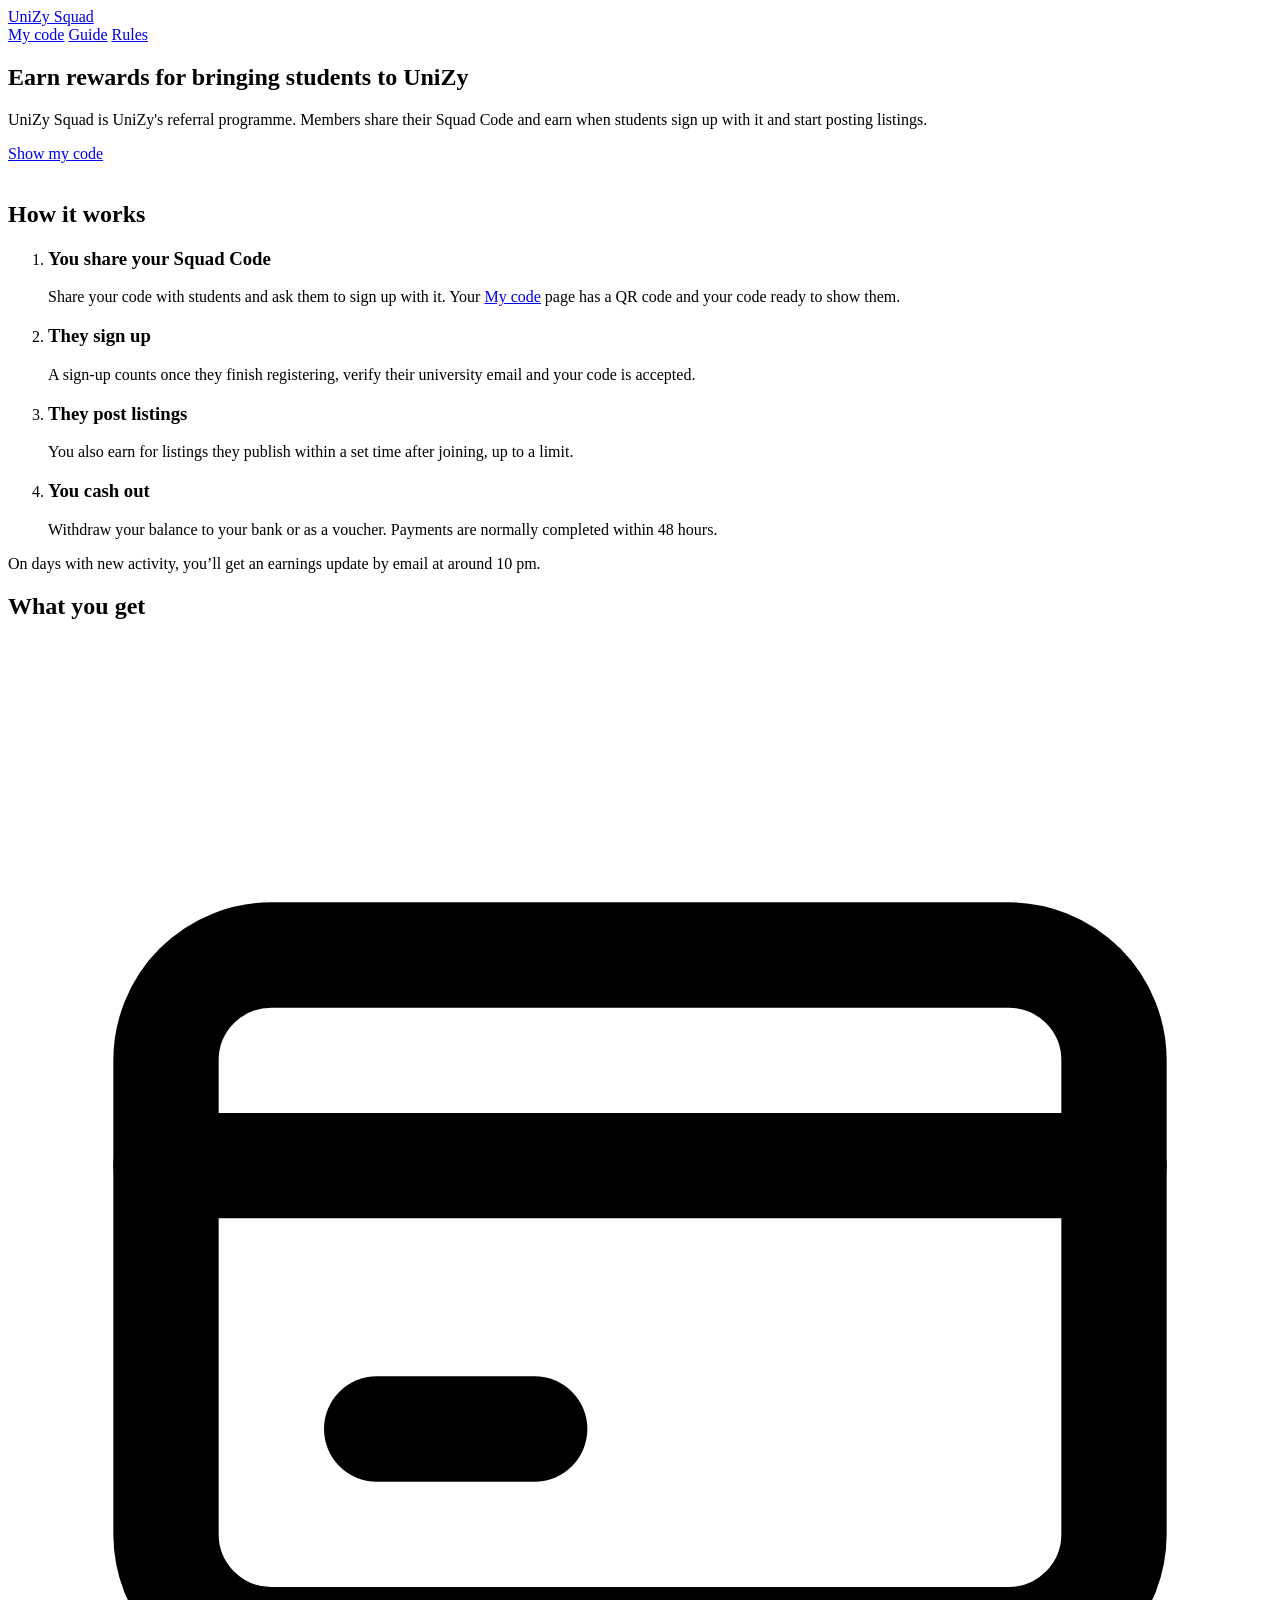
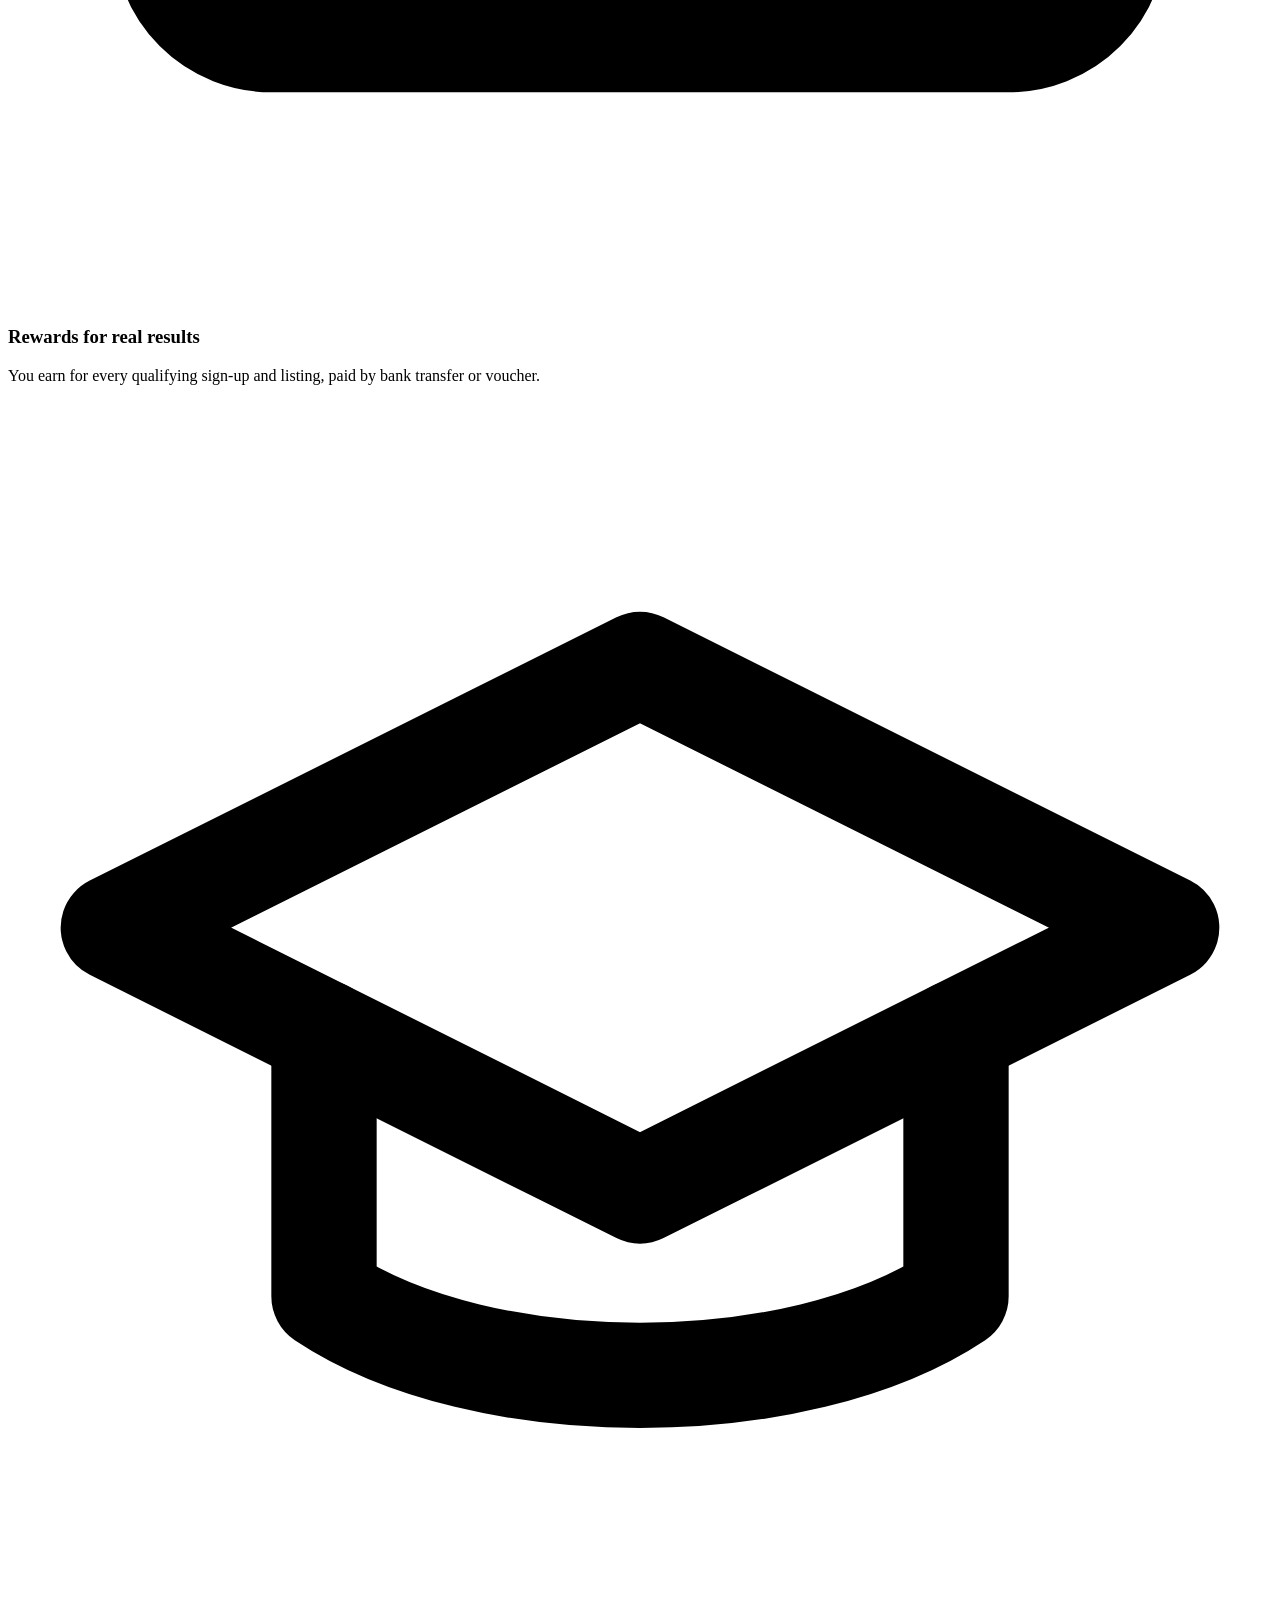
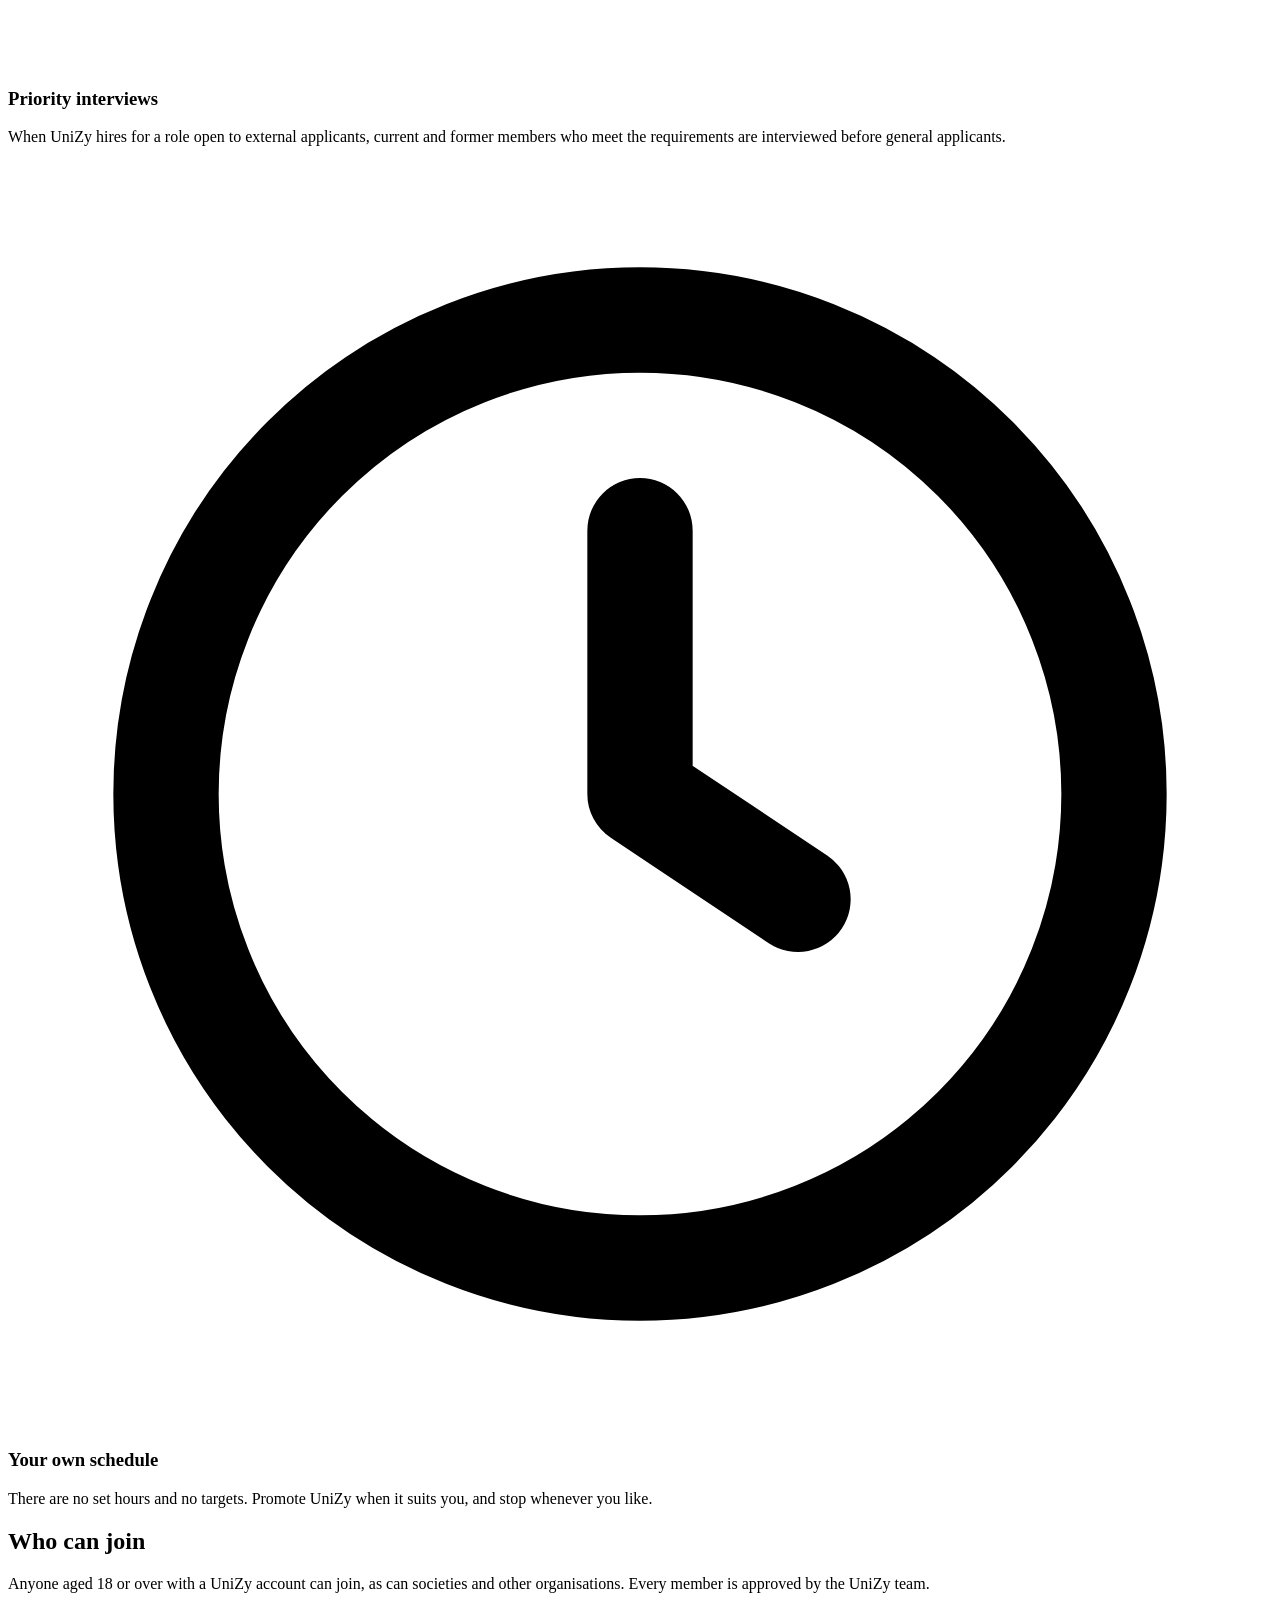
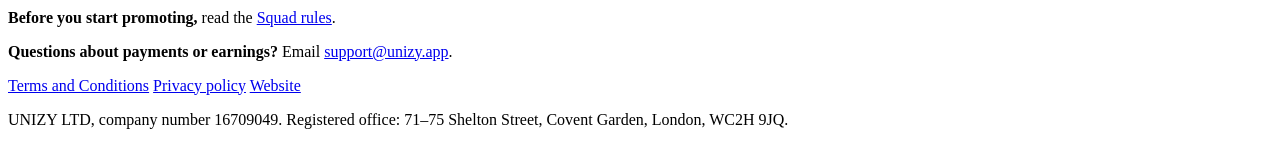
==== index.html @ 5785a0f5 "Add files via upload" ====
<!doctype html>
<html lang="en-GB">
  <head>
    <meta charset="utf-8" />
    <meta name="viewport" content="width=device-width, initial-scale=1, viewport-fit=cover" />
    <title>UniZy Squad</title>
    <meta
      name="description"
      content="UniZy Squad is UniZy's referral programme. See how it works, show your Squad Code and find answers to students' questions."
    />
    <meta property="og:title" content="UniZy Squad" />
    <meta
      property="og:description"
      content="UniZy's referral programme. See how it works, show your Squad Code and find answers to students' questions."
    />
    <meta property="og:type" content="website" />
    <meta property="og:url" content="https://squad.unizy.app/" />
    <meta property="og:image" content="https://squad.unizy.app/images/share-image.jpg" />
    <meta name="twitter:card" content="summary_large_image" />
    <link rel="icon" href="images/favicon.png" />
    <link rel="apple-touch-icon" href="images/apple-touch-icon.png" />
    <meta name="theme-color" content="#FBFBFB" media="(prefers-color-scheme: light)" />
    <meta name="theme-color" content="#01022E" media="(prefers-color-scheme: dark)" />
    <!-- Analytics (Umami): paste your website ID and remove the comment markers to switch on.
<script defer src="https://cloud.umami.is/script.js" data-website-id="YOUR-WEBSITE-ID"></script>
-->
    <link rel="preconnect" href="https://fonts.googleapis.com" />
    <link rel="preconnect" href="https://fonts.gstatic.com" crossorigin />
    <link
      href="https://fonts.googleapis.com/css2?family=Plus+Jakarta+Sans:wght@400;500;600;700;800&display=swap"
      rel="stylesheet"
    />
    <link rel="stylesheet" href="css/style.css" />
  </head>
  <body>
    <header class="site-header">
      <div class="wrap">
        <a class="brand" href="#home" aria-label="UniZy Squad home"
          ><img src="images/icon.png" alt="" /><span class="brand-text">UniZy Squad</span></a
        >
        <nav class="nav" aria-label="Main">
          <a href="#code" data-view-link="code">My code</a>
          <a href="#guide" data-view-link="guide">Guide</a>
          <a href="#rules" data-view-link="rules">Rules</a>
        </nav>
      </div>
    </header>

    <main>
      <!-- ===================== HOME ===================== -->
      <div data-view="home">
        <section class="hero">
          <div class="wrap">
            <div class="hero-text">
              <h1>Earn rewards for bringing students to UniZy</h1>
              <p>
                UniZy Squad is UniZy's referral programme. Members share their Squad Code and earn when
                students sign up with it and start posting listings.
              </p>
              <a class="btn btn-yellow" href="#code">Show my code</a>
            </div>
            <div class="hero-art" aria-hidden="true"><img src="images/hero-hands.webp" alt="" /></div>
          </div>
        </section>

        <section class="section">
          <div class="wrap">
            <h2>How it works</h2>
            <ol class="steps">
              <li>
                <h3>You share your Squad Code</h3>
                <p>
                  Share your code with students and ask them to sign up with it. Your
                  <a href="#code">My code</a> page has a QR code and your code ready to show them.
                </p>
              </li>
              <li>
                <h3>They sign up</h3>
                <p>
                  A sign-up counts once they finish registering, verify their university email and your code
                  is accepted.
                </p>
              </li>
              <li>
                <h3>They post listings</h3>
                <p>You also earn for listings they publish within a set time after joining, up to a limit.</p>
              </li>
              <li>
                <h3>You cash out</h3>
                <p>
                  Withdraw your balance to your bank or as a voucher. Payments are normally completed within
                  48 hours.
                </p>
              </li>
            </ol>
            <p class="steps-note">
              On days with new activity, you’ll get an earnings update by email at around 10 pm.
            </p>
          </div>
        </section>

        <section class="section">
          <div class="wrap">
            <h2>What you get</h2>
            <div class="benefits">
              <div class="benefit">
                <svg
                  viewBox="0 0 24 24"
                  fill="none"
                  stroke="currentColor"
                  stroke-width="2"
                  stroke-linecap="round"
                  stroke-linejoin="round"
                  aria-hidden="true"
                >
                  <rect x="3" y="6" width="18" height="13" rx="2" />
                  <path d="M3 10h18" />
                  <path d="M7 15h3" />
                </svg>
                <h3>Rewards for real results</h3>
                <p>You earn for every qualifying sign-up and listing, paid by bank transfer or voucher.</p>
              </div>
              <div class="benefit">
                <svg
                  viewBox="0 0 24 24"
                  fill="none"
                  stroke="currentColor"
                  stroke-width="2"
                  stroke-linecap="round"
                  stroke-linejoin="round"
                  aria-hidden="true"
                >
                  <path d="M22 10 12 5 2 10l10 5 10-5Z" />
                  <path d="M6 12v5c3 2 9 2 12 0v-5" />
                </svg>
                <h3>Priority interviews</h3>
                <p>
                  When UniZy hires for a role open to external applicants, current and former members who meet
                  the requirements are interviewed before general applicants.
                </p>
              </div>
              <div class="benefit">
                <svg
                  viewBox="0 0 24 24"
                  fill="none"
                  stroke="currentColor"
                  stroke-width="2"
                  stroke-linecap="round"
                  stroke-linejoin="round"
                  aria-hidden="true"
                >
                  <circle cx="12" cy="12" r="9" />
                  <path d="M12 7v5l3 2" />
                </svg>
                <h3>Your own schedule</h3>
                <p>
                  There are no set hours and no targets. Promote UniZy when it suits you, and stop whenever
                  you like.
                </p>
              </div>
            </div>
          </div>
        </section>

        <section class="section who">
          <div class="wrap">
            <h2>Who can join</h2>
            <p>
              Anyone aged 18 or over with a UniZy account can join, as can societies and other organisations.
              Every member is approved by the UniZy team.
            </p>
          </div>
        </section>

        <section class="section">
          <div class="wrap">
            <p class="support">
              <strong>Before you start promoting,</strong> read the <a href="#rules">Squad rules</a>.
            </p>
            <p class="support" style="margin-top: 10px">
              <strong>Questions about payments or earnings?</strong> Email
              <a href="mailto:support@unizy.app">support@unizy.app</a>.
            </p>
          </div>
        </section>
      </div>

      <!-- ===================== MY CODE ===================== -->
      <div data-view="code" hidden>
        <div class="wrap doc">
          <div class="page-head">
            <h1>My code</h1>
            <p>
              Show this to students. They scan the QR code to download UniZy, then enter your Squad Code when
              they sign up.
            </p>
          </div>

          <div class="kit" id="code-kit">
            <label for="code-input">Your Squad Code</label>
            <div class="code-field">
              <input
                id="code-input"
                autocomplete="off"
                autocapitalize="characters"
                spellcheck="false"
                maxlength="3"
                placeholder="ABC"
                aria-describedby="code-hint"
              /><span class="code-suffix" aria-hidden="true">🩷UniZy</span>
            </div>
            <p class="hint" id="code-hint">
              Type the three characters before <span class="nw">🩷UniZy</span>. It’s only saved on this
              device.
            </p>
          </div>

          <div class="code-card">
            <p class="cc-label">Scan to download UniZy</p>
            <div class="qr-tile"></div>
            <div class="cc-divider"></div>
            <div class="code-filled">
              <p class="cc-label">Then enter this Squad Code</p>
              <p class="cc-code"><span class="code-part"></span><span class="sfx">🩷UniZy</span></p>
              <p class="cc-note">
                They only type <strong class="code-part"></strong>. The <span class="nw">🩷UniZy</span> part
                is already filled in.
              </p>
            </div>
            <p class="cc-empty code-missing">Type your code above and it will appear here.</p>
          </div>

          <div class="code-actions">
            <button
              type="button"
              class="btn btn-main"
              id="fullscreen-btn"
              data-umami-event="Show code full screen"
            >
              Show full screen
            </button>
            <button type="button" class="btn btn-quiet" id="copy-link" data-umami-event="Copy download link">
              Copy download link
            </button>
            <button type="button" class="btn btn-quiet" id="change-code" hidden>Change code</button>
          </div>
          <p class="small-hint">If the QR code won’t scan, turn your screen brightness up.</p>
        </div>
      </div>

      <!-- ===================== GUIDE ===================== -->
      <div data-view="guide" hidden>
        <div class="wrap doc">
          <div class="page-head">
            <h1>Guide</h1>
            <p>Quick answers to the questions students ask when you tell them about UniZy.</p>
          </div>

          <h2>About UniZy</h2>
          <h3>What is UniZy?</h3>
          <p class="pitch">
            UniZy is a marketplace app just for university students, built by LSE alumni. Students buy and
            sell items and services with each other, and every user is verified with a university email.
          </p>

          <h3>What can you find on it?</h3>
          <ul class="cats">
            <li>
              <svg
                viewBox="0 0 24 24"
                fill="none"
                stroke="currentColor"
                stroke-width="1.8"
                stroke-linecap="round"
                stroke-linejoin="round"
                aria-hidden="true"
              >
                <path d="M21 8 12 3 3 8v8l9 5 9-5Z" />
                <path d="m3 8 9 5 9-5" />
                <path d="M12 13v8" />
              </svg>
              <div>
                <strong>Value Finds</strong
                ><span>New and second-hand items, such as electronics, books, furniture and clothing.</span>
              </div>
            </li>
            <li>
              <svg
                viewBox="0 0 24 24"
                fill="none"
                stroke="currentColor"
                stroke-width="1.8"
                stroke-linecap="round"
                stroke-linejoin="round"
                aria-hidden="true"
              >
                <path d="M2 5h6a4 4 0 0 1 4 4v11a3 3 0 0 0-3-3H2Z" />
                <path d="M22 5h-6a4 4 0 0 0-4 4v11a3 3 0 0 1 3-3h7Z" />
              </svg>
              <div>
                <strong>Study Mate</strong
                ><span>Tutoring and academic help across subjects, courses and modules.</span>
              </div>
            </li>
            <li>
              <svg
                viewBox="0 0 24 24"
                fill="none"
                stroke="currentColor"
                stroke-width="1.8"
                stroke-linecap="round"
                stroke-linejoin="round"
                aria-hidden="true"
              >
                <path d="M7 21h10" />
                <path d="M7 17h10v4H7z" />
                <path d="M7 17v-3.2A4.5 4.5 0 0 1 8.5 5a4.5 4.5 0 0 1 7 0A4.5 4.5 0 0 1 17 13.8V17" />
              </svg>
              <div>
                <strong>Homemade Meals</strong
                ><span>Homemade food, with ingredient, diet and allergen information.</span>
              </div>
            </li>
            <li>
              <svg
                viewBox="0 0 24 24"
                fill="none"
                stroke="currentColor"
                stroke-width="1.8"
                stroke-linecap="round"
                stroke-linejoin="round"
                aria-hidden="true"
              >
                <path d="M3 19v-7a2 2 0 0 1 2-2h14a2 2 0 0 1 2 2v7" />
                <path d="M3 16h18" />
                <path d="M5 10V7a1 1 0 0 1 1-1h12a1 1 0 0 1 1 1v3" />
              </svg>
              <div><strong>Home Search</strong><span>Rooms, sublets and tenancy replacements.</span></div>
            </li>
            <li>
              <svg
                viewBox="0 0 24 24"
                fill="none"
                stroke="currentColor"
                stroke-width="1.8"
                stroke-linecap="round"
                stroke-linejoin="round"
                aria-hidden="true"
              >
                <path d="m20 3-8.5 8.5" />
                <path d="M9.5 10.5 13.5 14.5" />
                <path d="M9.5 10.5 3 17l4 4 6.5-6.5" />
                <path d="m6 18 1.5-1.5" />
              </svg>
              <div>
                <strong>Tidy Up</strong
                ><span>Small household help, such as cleaning, laundry and organising.</span>
              </div>
            </li>
          </ul>

          <h3>How is it different from competitors?</h3>
          <ul class="points">
            <li>
              <strong>It’s only for students.</strong> Everyone verifies a university email, so users are
              buying from and selling to other students.
            </li>
            <li>
              <strong>It’s everything students need in one place.</strong> Alongside second-hand items,
              students can find tutoring, homemade food, household help and rooms, all in one app.
            </li>
            <li>
              <strong>It’s built around universities.</strong> Every listing shows the seller’s university,
              and students can filter listings by university as well as distance. Buying from someone at the
              same university makes it easy to agree a common spot to meet, like the campus or library.
            </li>
          </ul>

          <h2>Signing up</h2>
          <p>Most questions come up on the first sign-up screen.</p>
          <div class="walkthrough">
            <div class="shot">
              <img src="images/signup-screen.jpg" alt="The first UniZy sign-up screen" loading="lazy" />
              <span class="pin" style="left: 8.2%; top: 22.4%" aria-hidden="true">1</span
              ><span class="pin" style="left: 8.2%; top: 29%" aria-hidden="true">2</span
              ><span class="pin" style="left: 8.2%; top: 48.7%" aria-hidden="true">3</span
              ><span class="pin" style="left: 9.2%; top: 90.3%" aria-hidden="true">4</span>
            </div>
            <ol class="legend">
              <li>
                <strong>UK postcode</strong
                ><span
                  >Used to show how far away listings are and to fill in the student’s city. It isn’t shown to
                  other users.</span
                >
              </li>
              <li>
                <strong>Personal email</strong
                ><span
                  >This is the main account email, and Send OTP sends a code to it. Students then verify their
                  university email in a later step, which proves they’re a student. Both are needed because
                  university emails are usually deactivated after graduation, and the personal email keeps the
                  account working.</span
                >
              </li>
              <li>
                <strong>Squad Code</strong
                ><span
                  >Students enter your code here. The <span class="nw">🩷UniZy</span> part is already filled
                  in, so they only type the three characters before it. Once it’s accepted, your name appears
                  under the box. Codes can’t be added after sign-up, and they aren’t discount codes.</span
                >
              </li>
              <li>
                <strong>Terms and Conditions</strong
                ><span>This box must be ticked before they can continue.</span>
              </li>
            </ol>
          </div>

          <h2>Finding your way around</h2>
          <div class="walkthrough">
            <div class="shot">
              <img src="images/home-screen.jpg" alt="The UniZy home screen" loading="lazy" />
              <span class="pin" style="left: 19.6%; top: 10.6%" aria-hidden="true">1</span
              ><span class="pin" style="left: 80.4%; top: 10.6%" aria-hidden="true">2</span
              ><span class="pin" style="left: 95.2%; top: 35.2%" aria-hidden="true">3</span
              ><span class="pin" style="left: 48%; top: 52%" aria-hidden="true">4</span
              ><span class="pin" style="left: 31.4%; top: 89.4%" aria-hidden="true">5</span
              ><span class="pin" style="left: 49.2%; top: 89.4%" aria-hidden="true">6</span
              ><span class="pin" style="left: 67%; top: 89.4%" aria-hidden="true">7</span>
            </div>
            <ol class="legend">
              <li>
                <strong>My Listings</strong
                ><span>Listings you’ve posted. Sellers enter the buyer’s code here to complete a sale.</span>
              </li>
              <li><strong>Bookmarks</strong><span>Listings you’ve saved for later.</span></li>
              <li><strong>Categories</strong><span>Browse each of the five categories.</span></li>
              <li><strong>Featured Listings</strong><span>Promoted listings. More on these below.</span></li>
              <li>
                <strong>Transactions</strong
                ><span>Your purchases and sales. Buyers find their code here.</span>
              </li>
              <li><strong>New Listing</strong><span>Post something to sell or offer.</span></li>
              <li><strong>Chat</strong><span>Message buyers and sellers.</span></li>
            </ol>
          </div>

          <h2>Buying and selling</h2>
          <h3>How does paying work, and why is it safer?</h3>
          <ol class="mini-steps">
            <li>The buyer pays in the app, and UniZy holds the money.</li>
            <li>A six-digit code appears in the buyer’s Transactions tab.</li>
            <li>Once the buyer has the item or service, they give the code to the seller.</li>
            <li>The seller enters it in My Listings, and the payment is released.</li>
          </ol>
          <p>
            This protects both sides. The seller knows the money is there before handing anything over, and
            the buyer’s money only reaches the seller once they have what they paid for. Until the code is
            shared, the buyer can cancel and nothing is paid. Once the code is used, the sale is final, so
            buyers should only share it when they’re happy.
          </p>
          <p>
            Home Search works differently. The seller pays a fee to list, there’s no payment in the app, and
            both sides arrange everything through chat.
          </p>
          <p>
            If something goes wrong, users can report a listing or user in the app, or email
            <a href="mailto:support@unizy.app">support@unizy.app</a>.
          </p>

          <h3>What is a Featured Listing?</h3>
          <p>
            A listing the seller has paid to promote. It appears at the top of its category and in Featured
            Listings on the home screen, with a Featured label. It gets more visibility but doesn’t guarantee
            a sale. For most categories, the fee is only taken from the seller’s payout if it sells. For Home
            Search, it’s paid when the listing goes up.
          </p>

          <h3>What is Stripe onboarding?</h3>
          <p>
            Stripe is the payment company UniZy uses to process payments and pay sellers. Sellers can post
            listings straight away, but they need to complete Stripe onboarding before they can complete a
            sale. Stripe asks for details such as a bank account and address. Buyers don’t need to do it.
          </p>

          <h2>Getting help</h2>
          <ul class="help-list">
            <li>
              <h3>Payments, earnings or referrals</h3>
              <p>
                Email <a href="mailto:support@unizy.app">support@unizy.app</a> with your name, Squad Code, the
                relevant dates and what happened. Never send passwords or verification codes.
              </p>
            </li>
            <li>
              <h3>Something isn’t working in the app</h3>
              <p>
                Post it in the Bug Reports group in the Squad WhatsApp community, with a screenshot if you
                can.
              </p>
            </li>
            <li>
              <h3>Ideas and feedback</h3>
              <p>
                Share them in the Feedback and Suggestions group in the WhatsApp community, including anything
                you’re hearing from students.
              </p>
            </li>
            <li>
              <h3>Earnings updates</h3>
              <p>
                On days with new activity, your update arrives by email at around 10 pm UK time. If you don’t
                see it, check your spam folder.
              </p>
            </li>
          </ul>
        </div>
      </div>

      <!-- ===================== RULES ===================== -->
      <div data-view="rules" hidden>
        <div class="wrap doc">
          <div class="page-head">
            <h1>Squad rules</h1>
            <p>
              The most important rules for Squad members. The full Terms and Conditions cover everything else.
            </p>
            <p class="updated" id="rules-updated"></p>
          </div>

          <div class="rule-group">
            <h2>Do</h2>
            <ul class="rule-list do">
              <li>
                <svg
                  viewBox="0 0 24 24"
                  fill="none"
                  stroke="currentColor"
                  stroke-width="2.2"
                  stroke-linecap="round"
                  stroke-linejoin="round"
                  aria-hidden="true"
                >
                  <circle cx="12" cy="12" r="9" />
                  <path d="m8 12 3 3 5-6" /></svg
                ><span>Share UniZy with genuine students.</span>
              </li>
              <li>
                <svg
                  viewBox="0 0 24 24"
                  fill="none"
                  stroke="currentColor"
                  stroke-width="2.2"
                  stroke-linecap="round"
                  stroke-linejoin="round"
                  aria-hidden="true"
                >
                  <circle cx="12" cy="12" r="9" />
                  <path d="m8 12 3 3 5-6" /></svg
                ><span>Explain UniZy’s features and services accurately.</span>
              </li>
              <li>
                <svg
                  viewBox="0 0 24 24"
                  fill="none"
                  stroke="currentColor"
                  stroke-width="2.2"
                  stroke-linecap="round"
                  stroke-linejoin="round"
                  aria-hidden="true"
                >
                  <circle cx="12" cy="12" r="9" />
                  <path d="m8 12 3 3 5-6" /></svg
                ><span>Encourage genuine registrations and listings.</span>
              </li>
              <li>
                <svg
                  viewBox="0 0 24 24"
                  fill="none"
                  stroke="currentColor"
                  stroke-width="2.2"
                  stroke-linecap="round"
                  stroke-linejoin="round"
                  aria-hidden="true"
                >
                  <circle cx="12" cy="12" r="9" />
                  <path d="m8 12 3 3 5-6" /></svg
                ><span>Be transparent about earning referral rewards.</span>
              </li>
              <li>
                <svg
                  viewBox="0 0 24 24"
                  fill="none"
                  stroke="currentColor"
                  stroke-width="2.2"
                  stroke-linecap="round"
                  stroke-linejoin="round"
                  aria-hidden="true"
                >
                  <circle cx="12" cy="12" r="9" />
                  <path d="m8 12 3 3 5-6" /></svg
                ><span>Obtain permission before promoting in universities or other premises.</span>
              </li>
            </ul>
          </div>

          <div class="rule-group">
            <h2>Don’t</h2>
            <ul class="rule-list dont">
              <li>
                <svg
                  viewBox="0 0 24 24"
                  fill="none"
                  stroke="currentColor"
                  stroke-width="2.2"
                  stroke-linecap="round"
                  stroke-linejoin="round"
                  aria-hidden="true"
                >
                  <circle cx="12" cy="12" r="9" />
                  <path d="m9 9 6 6M15 9l-6 6" /></svg
                ><span>Create fake, duplicate or misleading registrations or listings.</span>
              </li>
              <li>
                <svg
                  viewBox="0 0 24 24"
                  fill="none"
                  stroke="currentColor"
                  stroke-width="2.2"
                  stroke-linecap="round"
                  stroke-linejoin="round"
                  aria-hidden="true"
                >
                  <circle cx="12" cy="12" r="9" />
                  <path d="m9 9 6 6M15 9l-6 6" /></svg
                ><span>Mislead students or promise unauthorised benefits.</span>
              </li>
              <li>
                <svg
                  viewBox="0 0 24 24"
                  fill="none"
                  stroke="currentColor"
                  stroke-width="2.2"
                  stroke-linecap="round"
                  stroke-linejoin="round"
                  aria-hidden="true"
                >
                  <circle cx="12" cy="12" r="9" />
                  <path d="m9 9 6 6M15 9l-6 6" /></svg
                ><span>Send unsolicited promotional emails, texts or messages.</span>
              </li>
              <li>
                <svg
                  viewBox="0 0 24 24"
                  fill="none"
                  stroke="currentColor"
                  stroke-width="2.2"
                  stroke-linecap="round"
                  stroke-linejoin="round"
                  aria-hidden="true"
                >
                  <circle cx="12" cy="12" r="9" />
                  <path d="m9 9 6 6M15 9l-6 6" /></svg
                ><span>Claim to be an official UniZy employee or representative.</span>
              </li>
              <li>
                <svg
                  viewBox="0 0 24 24"
                  fill="none"
                  stroke="currentColor"
                  stroke-width="2.2"
                  stroke-linecap="round"
                  stroke-linejoin="round"
                  aria-hidden="true"
                >
                  <circle cx="12" cy="12" r="9" />
                  <path d="m9 9 6 6M15 9l-6 6" /></svg
                ><span>Engage in fraudulent activity or misuse your Squad Code.</span>
              </li>
            </ul>
          </div>

          <div class="rules-end">
            <p>Breaking these rules may lead to removal from the Squad.</p>
            <a
              class="btn btn-main"
              href="https://unizy.app/terms-and-conditions"
              target="_blank"
              rel="noopener"
              >Read the full Terms and Conditions</a
            >
          </div>
        </div>
      </div>
    </main>

    <footer class="site-footer">
      <div class="wrap">
        <nav aria-label="Footer">
          <a href="https://unizy.app/terms-and-conditions" target="_blank" rel="noopener"
            >Terms and Conditions</a
          >
          <a href="https://unizy.app/privacy-policy/">Privacy policy</a>
          <a href="https://unizy.app">Website</a>
        </nav>
        <p>
          UNIZY LTD, company number 16709049. Registered office: 71–75 Shelton Street, Covent Garden, London,
          WC2H 9JQ.
        </p>
      </div>
    </footer>

    <dialog class="showcode" id="showcode" aria-label="Your Squad Code">
      <button type="button" class="close" id="showcode-close" aria-label="Close">
        <svg viewBox="0 0 24 24" fill="none" stroke="currentColor" stroke-width="2" stroke-linecap="round">
          <path d="M18 6 6 18M6 6l12 12" />
        </svg>
      </button>
      <div class="showcode-inner">
        <p class="cc-label">Scan to download UniZy</p>
        <div class="qr-tile"></div>
        <div class="code-filled">
          <p class="cc-label" style="margin-top: 14px">Then enter this Squad Code</p>
          <p class="cc-code"><span class="code-part"></span><span class="sfx">🩷UniZy</span></p>
        </div>
      </div>
    </dialog>

    <div class="toast" id="toast" role="status" aria-live="polite"></div>

    <script src="js/qrcode.js"></script>

    <script src="js/main.js"></script>
  </body>
</html>
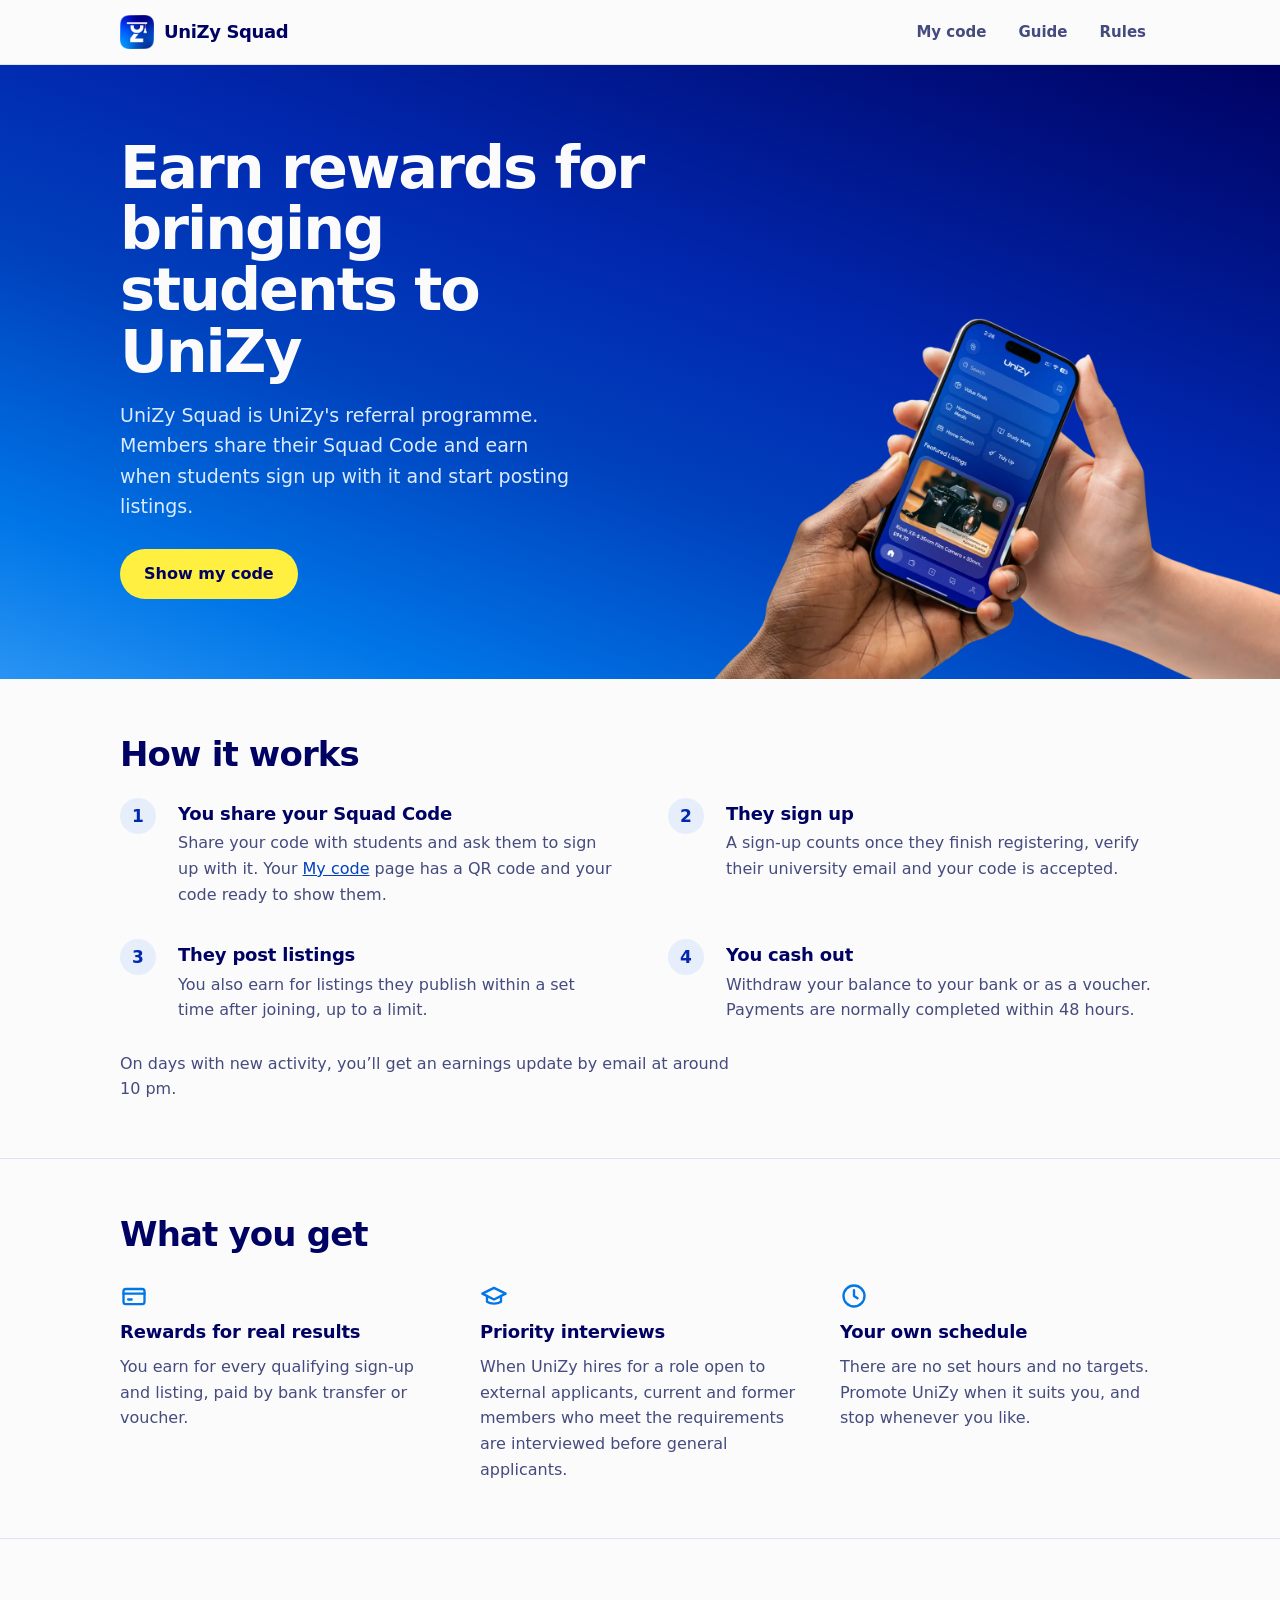
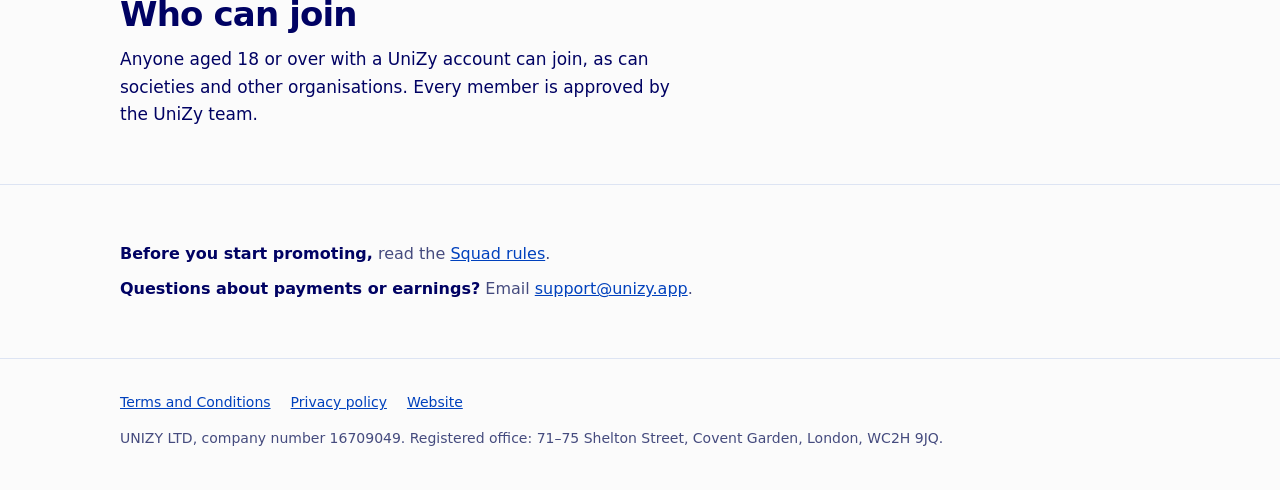
==== commit 813ccfa3: "Removed Umami" ====
--- a/index.html
+++ b/index.html
@@ -21,9 +21,6 @@
     <link rel="apple-touch-icon" href="images/apple-touch-icon.png" />
     <meta name="theme-color" content="#FBFBFB" media="(prefers-color-scheme: light)" />
     <meta name="theme-color" content="#01022E" media="(prefers-color-scheme: dark)" />
-    <!-- Analytics (Umami): paste your website ID and remove the comment markers to switch on.
-<script defer src="https://cloud.umami.is/script.js" data-website-id="YOUR-WEBSITE-ID"></script>
--->
     <link rel="preconnect" href="https://fonts.googleapis.com" />
     <link rel="preconnect" href="https://fonts.gstatic.com" crossorigin />
     <link
@@ -231,17 +228,8 @@
           </div>
 
           <div class="code-actions">
-            <button
-              type="button"
-              class="btn btn-main"
-              id="fullscreen-btn"
-              data-umami-event="Show code full screen"
-            >
-              Show full screen
-            </button>
-            <button type="button" class="btn btn-quiet" id="copy-link" data-umami-event="Copy download link">
-              Copy download link
-            </button>
+            <button type="button" class="btn btn-main" id="fullscreen-btn">Show full screen</button>
+            <button type="button" class="btn btn-quiet" id="copy-link">Copy download link</button>
             <button type="button" class="btn btn-quiet" id="change-code" hidden>Change code</button>
           </div>
           <p class="small-hint">If the QR code won’t scan, turn your screen brightness up.</p>
--- a/css/style.css
+++ b/css/style.css
@@ -0,0 +1,865 @@
+:root {
+  --navy: #000263;
+  --royal: #0128af;
+  --cobalt: #0041bd;
+  --sky: #0076e7;
+  --light: #52b1ff;
+  --yellow: #ffef41;
+  --bg: #fbfbfb;
+  --surface: #ffffff;
+  --text: #000263;
+  --muted: #454b7e;
+  --line: #dde4f3;
+  --tile: #eef3fc;
+  --chip: #e7eefb;
+  --chip-text: #0128af;
+  --link: #0041bd;
+  --accent: #0076e7;
+  --header: rgba(251, 251, 251, 0.9);
+  --btn: #0128af;
+  --btn-text: #fbfbfb;
+  --field: #ffffff;
+  --font: "Plus Jakarta Sans", "Segoe UI", system-ui, -apple-system, Roboto, sans-serif;
+  --gradient: linear-gradient(200deg, #000263 0%, #0128af 40%, #0041bd 60%, #0076e7 85%, #52b1ff 115%);
+  color-scheme: light;
+  box-sizing: border-box;
+  padding-top: env(safe-area-inset-top, 0px);
+  padding-bottom: env(safe-area-inset-bottom, 0px);
+}
+@media (prefers-color-scheme: dark) {
+  :root:not([data-theme="light"]) {
+    --bg: #01022e;
+    --surface: #060a45;
+    --text: #fbfbfb;
+    --muted: #b7c3ec;
+    --line: #1c2468;
+    --tile: #0b1257;
+    --chip: #0e1760;
+    --chip-text: #cfe3ff;
+    --link: #7cc4ff;
+    --accent: #52b1ff;
+    --header: rgba(1, 2, 46, 0.9);
+    --btn: #52b1ff;
+    --btn-text: #000263;
+    --field: #0b1257;
+    color-scheme: dark;
+  }
+}
+:root[data-theme="dark"] {
+  --bg: #01022e;
+  --surface: #060a45;
+  --text: #fbfbfb;
+  --muted: #b7c3ec;
+  --line: #1c2468;
+  --tile: #0b1257;
+  --chip: #0e1760;
+  --chip-text: #cfe3ff;
+  --link: #7cc4ff;
+  --accent: #52b1ff;
+  --header: rgba(1, 2, 46, 0.9);
+  --btn: #52b1ff;
+  --btn-text: #000263;
+  --field: #0b1257;
+  color-scheme: dark;
+}
+*,
+*::before,
+*::after {
+  box-sizing: inherit;
+}
+html {
+  scroll-padding-top: calc(env(safe-area-inset-top, 0px) + 76px);
+}
+body {
+  margin: 0;
+  background: var(--bg);
+  color: var(--text);
+  font-family: var(--font);
+  font-size: 16px;
+  line-height: 1.6;
+  -webkit-font-smoothing: antialiased;
+}
+body::before {
+  content: "";
+  position: fixed;
+  inset: 0 0 auto;
+  height: env(safe-area-inset-top, 0px);
+  z-index: 10;
+  background: var(--header);
+  backdrop-filter: blur(12px);
+  -webkit-backdrop-filter: blur(12px);
+}
+img {
+  max-width: 100%;
+  display: block;
+}
+a {
+  color: var(--link);
+}
+button,
+input {
+  font: inherit;
+}
+button {
+  cursor: pointer;
+}
+:focus-visible {
+  outline: 3px solid var(--light);
+  outline-offset: 2px;
+  border-radius: 8px;
+}
+.wrap {
+  max-width: 1080px;
+  margin: 0 auto;
+  padding: 0 20px;
+}
+h1,
+h2,
+h3 {
+  font-family: var(--font);
+  color: inherit;
+}
+h2 {
+  font-weight: 800;
+  font-size: clamp(26px, 5vw, 34px);
+  line-height: 1.15;
+  letter-spacing: -0.025em;
+  margin: 0;
+}
+h3 {
+  font-weight: 700;
+  font-size: 18px;
+  line-height: 1.35;
+  letter-spacing: -0.01em;
+  margin: 0;
+}
+
+/* Header */
+.site-header {
+  position: sticky;
+  top: env(safe-area-inset-top, 0px);
+  z-index: 9;
+  background: var(--header);
+  backdrop-filter: blur(12px);
+  -webkit-backdrop-filter: blur(12px);
+  border-bottom: 1px solid var(--line);
+}
+.site-header .wrap {
+  display: flex;
+  align-items: center;
+  justify-content: space-between;
+  height: 64px;
+  gap: 16px;
+}
+.brand {
+  display: flex;
+  align-items: center;
+  gap: 10px;
+  text-decoration: none;
+  color: var(--text);
+  font-weight: 800;
+  font-size: 18px;
+  letter-spacing: -0.02em;
+}
+.brand img {
+  width: 34px;
+  height: 34px;
+}
+.nav {
+  display: flex;
+  gap: 4px;
+}
+.nav a {
+  text-decoration: none;
+  color: var(--muted);
+  font-weight: 600;
+  font-size: 15px;
+  padding: 8px 14px;
+  border-radius: 999px;
+}
+.nav a[aria-current="page"] {
+  color: var(--text);
+  background: var(--chip);
+}
+
+/* Buttons */
+.btn {
+  display: inline-flex;
+  align-items: center;
+  justify-content: center;
+  gap: 8px;
+  min-height: 48px;
+  padding: 12px 24px;
+  border-radius: 999px;
+  font-weight: 700;
+  font-size: 16px;
+  text-decoration: none;
+  border: 0;
+  white-space: nowrap;
+}
+.btn svg {
+  width: 18px;
+  height: 18px;
+  flex: none;
+}
+.btn-yellow {
+  background: var(--yellow);
+  color: #000263;
+}
+.btn-main {
+  background: var(--btn);
+  color: var(--btn-text);
+}
+.btn-quiet {
+  background: var(--chip);
+  color: var(--chip-text);
+}
+
+/* Hero */
+.hero {
+  background: var(--gradient);
+  color: #fbfbfb;
+  overflow: hidden;
+}
+.hero .wrap {
+  padding-top: 52px;
+  padding-bottom: 60px;
+  display: grid;
+  gap: 40px;
+  align-items: center;
+}
+.hero h1 {
+  font-weight: 800;
+  font-size: clamp(36px, 8.4vw, 64px);
+  line-height: 1.04;
+  letter-spacing: -0.035em;
+  margin: 0;
+  max-width: 13ch;
+}
+.hero p {
+  font-size: clamp(17px, 2.2vw, 19px);
+  max-width: 38ch;
+  margin: 18px 0 28px;
+  color: #dcebff;
+}
+.hero-art {
+  display: none;
+}
+@media (min-width: 860px) {
+  .hero .wrap {
+    grid-template-columns: minmax(0, 1.2fr) minmax(0, 1fr);
+    padding-top: 72px;
+    padding-bottom: 0;
+  }
+  .hero h1 {
+    font-size: clamp(44px, 4.6vw, 60px);
+  }
+  .hero-text {
+    padding-bottom: 80px;
+  }
+  /* The image runs to the right edge of the screen so the arm leaves the frame naturally */
+  .hero-art {
+    display: block;
+    align-self: end;
+    margin-right: calc(-1 * (max(0px, (100vw - 1080px) / 2) + 20px));
+  }
+  .hero-art img {
+    width: 100%;
+    display: block;
+  }
+}
+
+/* Home sections */
+.section {
+  padding: 56px 0;
+}
+.section + .section {
+  border-top: 1px solid var(--line);
+}
+.steps {
+  list-style: none;
+  margin: 28px 0 0;
+  padding: 0;
+  display: grid;
+  gap: 28px;
+  counter-reset: step;
+}
+.steps li {
+  counter-increment: step;
+  display: grid;
+  grid-template-columns: 44px 1fr;
+  gap: 4px 14px;
+  align-content: start;
+}
+.steps li::before {
+  content: counter(step);
+  grid-row: span 2;
+  width: 36px;
+  height: 36px;
+  border-radius: 50%;
+  background: var(--chip);
+  color: var(--chip-text);
+  font-weight: 800;
+  font-size: 17px;
+  display: grid;
+  place-items: center;
+  margin-top: -4px;
+}
+.steps p,
+.benefits p {
+  margin: 0;
+  color: var(--muted);
+  max-width: 52ch;
+}
+.steps-note {
+  margin: 28px 0 0;
+  color: var(--muted);
+  max-width: 62ch;
+}
+.benefits {
+  display: grid;
+  gap: 24px;
+  margin-top: 28px;
+}
+.benefit {
+  display: grid;
+  grid-template-columns: 44px 1fr;
+  gap: 4px 14px;
+  align-content: start;
+}
+.benefit svg {
+  grid-row: span 2;
+  width: 28px;
+  height: 28px;
+  color: var(--accent);
+}
+.who p {
+  margin: 12px 0 0;
+  max-width: 52ch;
+  font-size: 17px;
+}
+.support {
+  margin: 0;
+  color: var(--muted);
+}
+.support strong {
+  color: var(--text);
+}
+@media (min-width: 760px) {
+  .steps {
+    grid-template-columns: repeat(2, 1fr);
+    gap: 36px 56px;
+  }
+  .benefits {
+    grid-template-columns: repeat(3, 1fr);
+    gap: 40px;
+  }
+  .benefit {
+    grid-template-columns: 1fr;
+    gap: 10px;
+  }
+  .benefit svg {
+    grid-row: auto;
+  }
+}
+
+/* Page head and code box */
+.page-head {
+  padding: 40px 0 0;
+}
+.page-head h1 {
+  font-weight: 800;
+  font-size: clamp(34px, 7vw, 52px);
+  line-height: 1.05;
+  letter-spacing: -0.035em;
+  margin: 0;
+}
+.page-head p {
+  color: var(--muted);
+  max-width: 56ch;
+  margin: 10px 0 0;
+}
+.kit {
+  margin-top: 24px;
+  background: var(--surface);
+  border: 1px solid var(--line);
+  border-radius: 22px;
+  padding: 20px;
+}
+.kit label {
+  display: block;
+  font-weight: 700;
+  margin-bottom: 8px;
+}
+.kit input {
+  width: 100%;
+  min-height: 48px;
+  border-radius: 12px;
+  border: 1.5px solid var(--line);
+  background: var(--field);
+  color: var(--text);
+  padding: 10px 14px;
+  font-size: 17px;
+  font-weight: 600;
+  letter-spacing: 0.02em;
+}
+.kit input:focus {
+  outline: none;
+  border-color: var(--accent);
+}
+.code-field {
+  position: relative;
+}
+.code-field input {
+  padding-right: 104px;
+  text-transform: uppercase;
+}
+.code-field input::placeholder {
+  text-transform: none;
+  color: var(--muted);
+  opacity: 0.6;
+}
+.code-suffix {
+  position: absolute;
+  right: 14px;
+  top: 50%;
+  transform: translateY(-50%);
+  font-weight: 600;
+  font-size: 17px;
+  pointer-events: none;
+}
+.kit .hint {
+  margin: 8px 0 0;
+  color: var(--muted);
+  font-size: 14px;
+}
+
+/* My code */
+.code-card {
+  margin-top: 20px;
+  background: var(--surface);
+  border: 1px solid var(--line);
+  border-radius: 26px;
+  padding: 24px 20px 26px;
+  display: grid;
+  justify-items: center;
+  text-align: center;
+  gap: 10px;
+}
+.cc-label {
+  margin: 0;
+  color: var(--muted);
+  font-size: 15px;
+  font-weight: 600;
+}
+.qr-tile {
+  background: #ffffff;
+  border-radius: 20px;
+  padding: 16px;
+  width: min(100%, 250px);
+  box-shadow: 0 0 0 1px var(--line);
+}
+.qr-tile svg {
+  display: block;
+  width: 100%;
+  height: auto;
+}
+.cc-divider {
+  width: 100%;
+  height: 1px;
+  background: var(--line);
+  margin: 10px 0 6px;
+}
+.cc-code {
+  margin: 0;
+  font-size: clamp(34px, 10vw, 44px);
+  font-weight: 800;
+  letter-spacing: 0.02em;
+  line-height: 1.1;
+}
+.cc-code .sfx {
+  font-size: 0.62em;
+  font-weight: 700;
+}
+.cc-note {
+  margin: 0;
+  color: var(--muted);
+  font-size: 14px;
+  max-width: 34ch;
+}
+.cc-empty {
+  margin: 4px 0 0;
+  color: var(--muted);
+  font-size: 15px;
+  max-width: 30ch;
+}
+.code-actions {
+  display: flex;
+  flex-wrap: wrap;
+  gap: 12px;
+  justify-content: center;
+  margin-top: 20px;
+}
+.small-hint {
+  text-align: center;
+  color: var(--muted);
+  font-size: 14px;
+  margin: 14px 0 0;
+}
+dialog.showcode {
+  border: 0;
+  padding: 0;
+  margin: 0;
+  width: 100vw;
+  height: 100vh;
+  max-width: 100vw;
+  max-height: 100vh;
+  background: var(--gradient);
+  color: #fbfbfb;
+}
+dialog.showcode::backdrop {
+  background: #000263;
+}
+.showcode-inner {
+  min-height: 100%;
+  display: grid;
+  place-items: center;
+  align-content: center;
+  gap: 14px;
+  text-align: center;
+  padding: calc(env(safe-area-inset-top, 0px) + 64px) 20px calc(env(safe-area-inset-bottom, 0px) + 32px);
+}
+.showcode .qr-tile {
+  width: min(78vw, 340px);
+  padding: 18px;
+  box-shadow: none;
+}
+.showcode .cc-label {
+  color: #dcebff;
+  font-size: 16px;
+}
+.showcode .cc-code {
+  color: #fbfbfb;
+  font-size: clamp(40px, 13vw, 58px);
+}
+.showcode .cc-note {
+  color: #dcebff;
+}
+.showcode .close {
+  position: fixed;
+  top: calc(env(safe-area-inset-top, 0px) + 14px);
+  right: 14px;
+  border: 0;
+  width: 44px;
+  height: 44px;
+  border-radius: 50%;
+  background: rgba(251, 251, 251, 0.18);
+  color: #fbfbfb;
+  display: grid;
+  place-items: center;
+}
+.showcode .close svg {
+  width: 22px;
+  height: 22px;
+}
+
+/* Toast */
+.toast {
+  position: fixed;
+  left: 50%;
+  bottom: calc(env(safe-area-inset-bottom, 0px) + 20px);
+  transform: translate(-50%, 20px);
+  background: var(--text);
+  color: var(--bg);
+  padding: 12px 18px;
+  border-radius: 14px;
+  font-size: 15px;
+  font-weight: 600;
+  opacity: 0;
+  pointer-events: none;
+  transition:
+    opacity 0.2s,
+    transform 0.2s;
+  z-index: 20;
+  max-width: calc(100vw - 32px);
+  text-align: center;
+}
+.toast.show {
+  opacity: 1;
+  transform: translate(-50%, 0);
+}
+
+/* Footer */
+.site-footer {
+  border-top: 1px solid var(--line);
+  padding: 32px 0 40px;
+  color: var(--muted);
+  font-size: 14px;
+}
+.site-footer .wrap {
+  display: grid;
+  gap: 14px;
+}
+.site-footer nav {
+  display: flex;
+  flex-wrap: wrap;
+  gap: 8px 20px;
+}
+.site-footer p {
+  margin: 0;
+}
+
+/* Header on phones: the logo goes home, and the "UniZy Squad" label returns on wider screens */
+@media (max-width: 599px) {
+  .brand-text {
+    display: none;
+  }
+  .nav {
+    gap: 2px;
+  }
+  .nav a {
+    padding: 8px 11px;
+  }
+}
+
+/* Shared layout for My code, Guide and Rules */
+.doc {
+  max-width: 720px;
+  padding-bottom: 64px;
+}
+.doc .page-head p {
+  max-width: 60ch;
+}
+.updated {
+  color: var(--muted);
+  font-size: 14px;
+  margin: 12px 0 0;
+}
+.doc h2 {
+  font-size: clamp(22px, 4vw, 26px);
+  margin: 44px 0 14px;
+}
+.doc > p {
+  color: var(--muted);
+  margin: 0 0 14px;
+}
+
+/* Guide */
+.pitch {
+  background: var(--tile);
+  border-radius: 18px;
+  padding: 18px 20px;
+  font-size: 17px;
+  line-height: 1.55;
+  margin: 0 0 14px;
+  color: var(--text);
+}
+.points {
+  list-style: none;
+  margin: 0;
+  padding: 0;
+  display: grid;
+  gap: 12px;
+}
+.points li {
+  color: var(--muted);
+}
+.points strong {
+  color: var(--text);
+}
+.help-list {
+  list-style: none;
+  margin: 0;
+  padding: 0;
+  display: grid;
+  gap: 18px;
+}
+.help-list li {
+  display: grid;
+  gap: 4px;
+}
+.help-list h3 {
+  font-size: 17px;
+}
+.help-list p {
+  margin: 0;
+  color: var(--muted);
+}
+
+/* Rules */
+.rule-group {
+  margin-top: 32px;
+}
+.rule-group h2 {
+  margin: 0 0 12px;
+}
+.rule-list {
+  list-style: none;
+  margin: 0;
+  padding: 0;
+}
+.rule-list li {
+  display: grid;
+  grid-template-columns: 28px 1fr;
+  gap: 12px;
+  padding: 14px 0;
+  border-top: 1px solid var(--line);
+}
+.rule-list li:first-child {
+  border-top: 0;
+}
+.rule-list svg {
+  width: 24px;
+  height: 24px;
+  margin-top: 1px;
+}
+.rule-list.do svg {
+  color: #12a15b;
+}
+.rule-list.dont svg {
+  color: #e0414b;
+}
+.rules-end {
+  margin-top: 32px;
+  padding: 20px;
+  border-radius: 18px;
+  background: var(--tile);
+}
+.rules-end p {
+  margin: 0 0 16px;
+}
+
+/* Guide: categories, walkthroughs */
+.doc h3 {
+  margin: 28px 0 10px;
+}
+.doc h2 + h3 {
+  margin-top: 0;
+}
+.cats {
+  list-style: none;
+  margin: 0;
+  padding: 0;
+  display: grid;
+  gap: 14px;
+}
+.cats li {
+  display: grid;
+  grid-template-columns: 40px 1fr;
+  gap: 12px;
+  align-items: start;
+}
+.cats svg {
+  width: 40px;
+  height: 40px;
+  padding: 8px;
+  border-radius: 12px;
+  background: var(--chip);
+  color: var(--chip-text);
+}
+.cats strong {
+  display: block;
+}
+.cats span {
+  color: var(--muted);
+}
+.walkthrough {
+  display: grid;
+  gap: 28px;
+  margin-top: 8px;
+}
+.shot {
+  position: relative;
+  width: min(100%, 290px);
+  margin: 0 auto;
+}
+.shot img {
+  width: 100%;
+  border-radius: 30px;
+  box-shadow: 0 18px 40px rgba(0, 2, 60, 0.28);
+}
+.pin {
+  position: absolute;
+  transform: translate(-50%, -50%);
+  width: 28px;
+  height: 28px;
+  border-radius: 50%;
+  background: var(--yellow);
+  color: #000263;
+  font-weight: 800;
+  font-size: 14px;
+  display: grid;
+  place-items: center;
+  box-shadow:
+    0 0 0 3px #000263,
+    0 4px 10px rgba(0, 0, 0, 0.25);
+}
+.legend {
+  list-style: none;
+  margin: 0;
+  padding: 0;
+  counter-reset: pin;
+  display: grid;
+  gap: 16px;
+}
+.legend li {
+  counter-increment: pin;
+  display: grid;
+  grid-template-columns: 28px 1fr;
+  gap: 2px 12px;
+}
+.legend li::before {
+  content: counter(pin);
+  grid-row: span 2;
+  width: 28px;
+  height: 28px;
+  border-radius: 50%;
+  background: var(--yellow);
+  color: #000263;
+  font-weight: 800;
+  font-size: 14px;
+  display: grid;
+  place-items: center;
+}
+.legend strong {
+  line-height: 28px;
+}
+.legend span {
+  color: var(--muted);
+}
+.nw {
+  white-space: nowrap;
+}
+.help-list h3 {
+  margin: 0;
+}
+.mini-steps {
+  margin: 0 0 16px;
+  padding-left: 22px;
+  display: grid;
+  gap: 8px;
+  color: var(--muted);
+}
+.mini-steps li::marker {
+  color: var(--accent);
+  font-weight: 800;
+}
+@media (min-width: 760px) {
+  .walkthrough {
+    grid-template-columns: 270px 1fr;
+    gap: 36px;
+    align-items: start;
+  }
+  .shot {
+    width: 100%;
+  }
+}
+
+[hidden] {
+  display: none !important;
+}
+@media (prefers-reduced-motion: reduce) {
+  * {
+    transition: none !important;
+  }
+}
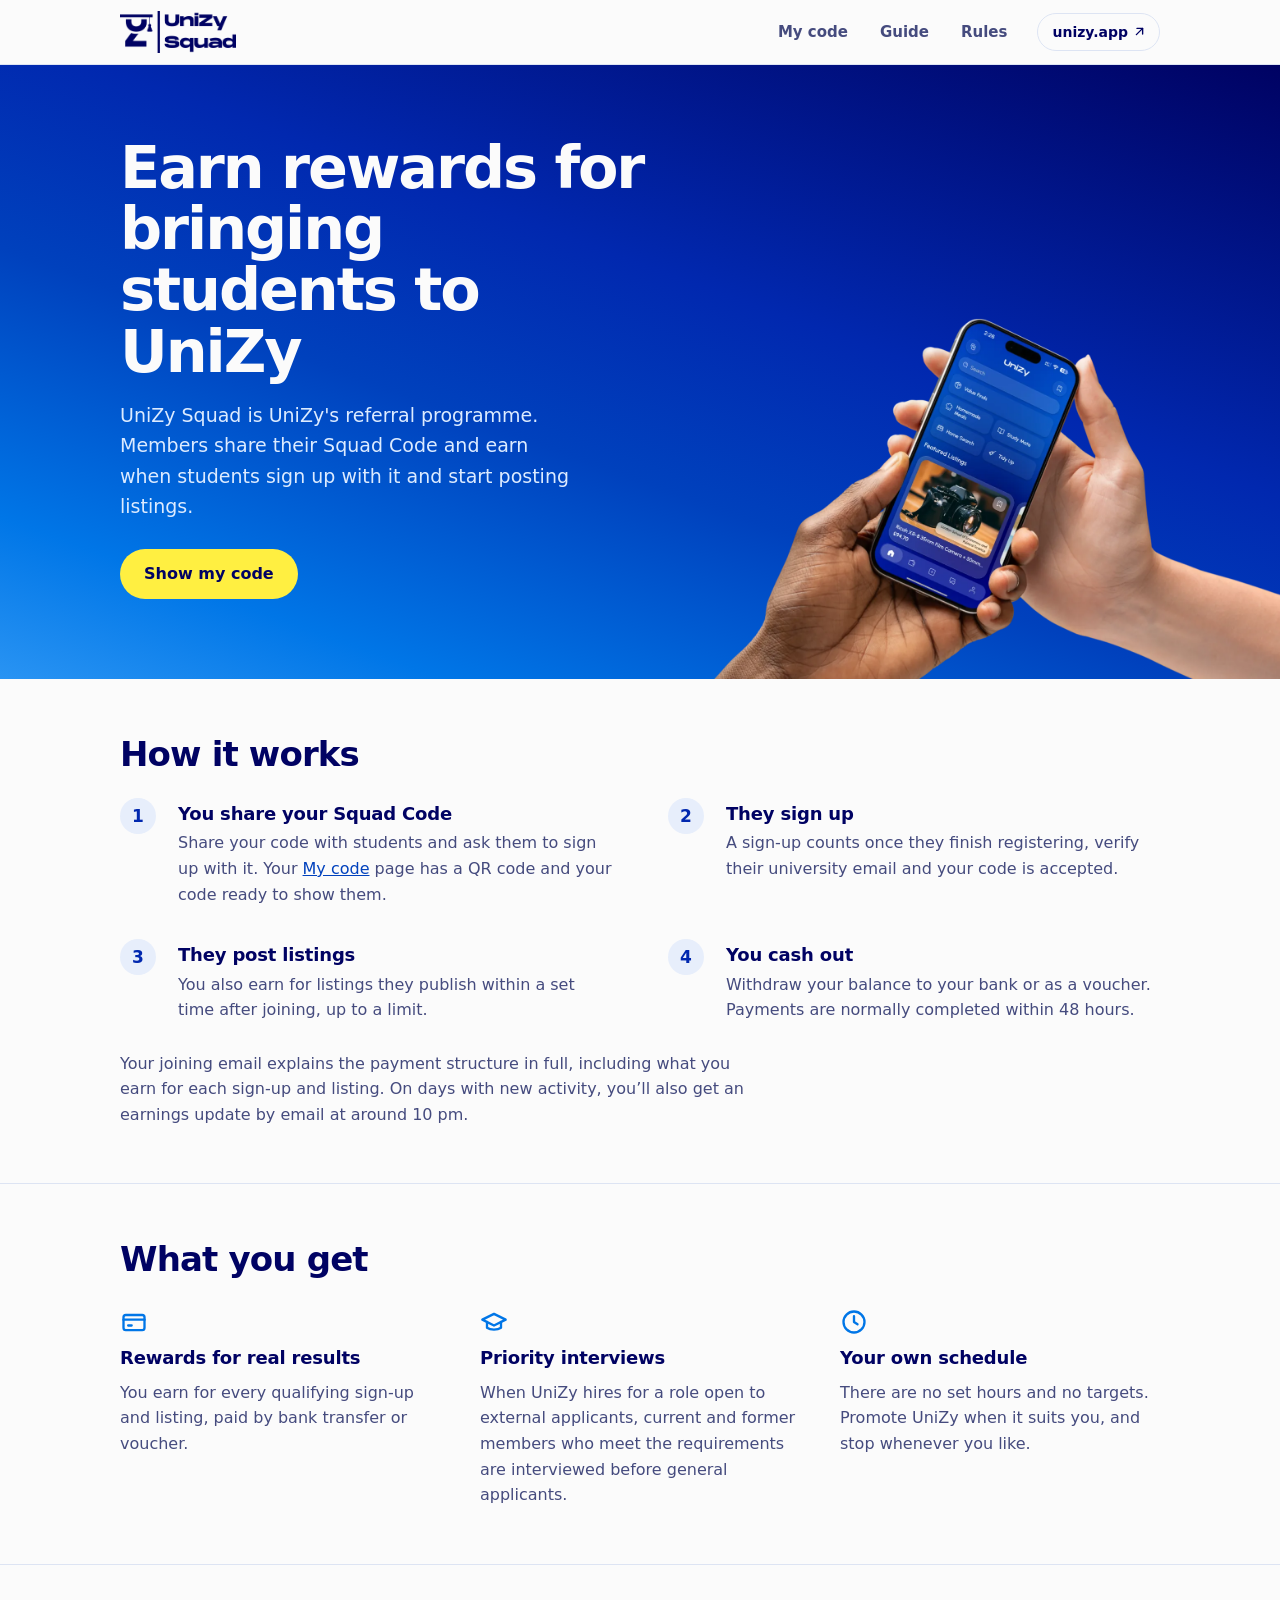
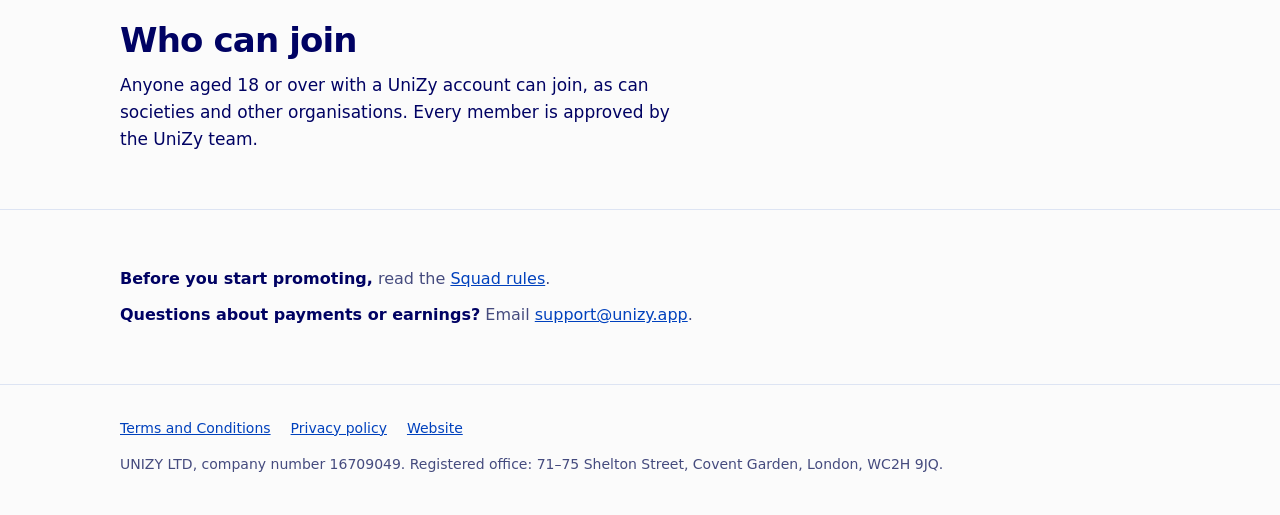
==== commit d2726763: "Made fixes recommended by Viren" ====
--- a/index.html
+++ b/index.html
@@ -31,15 +31,30 @@
   </head>
   <body>
     <header class="site-header">
-      <div class="wrap">
+      <div class="wrap header-row">
         <a class="brand" href="#home" aria-label="UniZy Squad home"
-          ><img src="images/icon.png" alt="" /><span class="brand-text">UniZy Squad</span></a
-        >
+          ><picture
+            ><source srcset="images/squad-logo-white.png" media="(prefers-color-scheme: dark)" />
+            <img class="brand-logo" src="images/squad-logo-navy.png" alt="" /></picture
+        ></a>
         <nav class="nav" aria-label="Main">
           <a href="#code" data-view-link="code">My code</a>
           <a href="#guide" data-view-link="guide">Guide</a>
           <a href="#rules" data-view-link="rules">Rules</a>
         </nav>
+        <a class="site-link" href="https://unizy.app" target="_blank" rel="noopener"
+          >unizy.app<svg
+            viewBox="0 0 24 24"
+            fill="none"
+            stroke="currentColor"
+            stroke-width="2.2"
+            stroke-linecap="round"
+            stroke-linejoin="round"
+            aria-hidden="true"
+          >
+            <path d="M7 17 17 7" />
+            <path d="M8 7h9v9" /></svg
+        ></a>
       </div>
     </header>
 
@@ -91,7 +106,9 @@
               </li>
             </ol>
             <p class="steps-note">
-              On days with new activity, you’ll get an earnings update by email at around 10 pm.
+              Your joining email explains the payment structure in full, including what you earn for each
+              sign-up and listing. On days with new activity, you’ll also get an earnings update by email at
+              around 10 pm.
             </p>
           </div>
         </section>
@@ -204,10 +221,10 @@
                 maxlength="3"
                 placeholder="ABC"
                 aria-describedby="code-hint"
-              /><span class="code-suffix" aria-hidden="true">🩷UniZy</span>
+              /><span class="code-suffix" aria-hidden="true">❤️UniZy</span>
             </div>
             <p class="hint" id="code-hint">
-              Type the three characters before <span class="nw">🩷UniZy</span>. It’s only saved on this
+              Type the three characters before <span class="nw">❤️UniZy</span>. It’s only saved on this
               device.
             </p>
           </div>
@@ -218,9 +235,9 @@
             <div class="cc-divider"></div>
             <div class="code-filled">
               <p class="cc-label">Then enter this Squad Code</p>
-              <p class="cc-code"><span class="code-part"></span><span class="sfx">🩷UniZy</span></p>
+              <p class="cc-code"><span class="code-part"></span><span class="sfx">❤️UniZy</span></p>
               <p class="cc-note">
-                They only type <strong class="code-part"></strong>. The <span class="nw">🩷UniZy</span> part
+                They only type <strong class="code-part"></strong>. The <span class="nw">❤️UniZy</span> part
                 is already filled in.
               </p>
             </div>
@@ -378,8 +395,9 @@
               <li>
                 <strong>UK postcode</strong
                 ><span
-                  >Used to show how far away listings are and to fill in the student’s city. It isn’t shown to
-                  other users.</span
+                  >UniZy uses it to work out how far away each listing is, so students can see and filter
+                  listings near them. It also fills in their city automatically. Their postcode is never shown
+                  to other users.</span
                 >
               </li>
               <li>
@@ -394,7 +412,7 @@
               <li>
                 <strong>Squad Code</strong
                 ><span
-                  >Students enter your code here. The <span class="nw">🩷UniZy</span> part is already filled
+                  >Students enter your code here. The <span class="nw">❤️UniZy</span> part is already filled
                   in, so they only type the three characters before it. Once it’s accepted, your name appears
                   under the box. Codes can’t be added after sign-up, and they aren’t discount codes.</span
                 >
@@ -421,14 +439,17 @@
             <ol class="legend">
               <li>
                 <strong>My Listings</strong
-                ><span>Listings you’ve posted. Sellers enter the buyer’s code here to complete a sale.</span>
+                ><span
+                  >Listings you’ve posted. Sellers enter the buyer’s transaction verification code here to
+                  complete a sale.</span
+                >
               </li>
               <li><strong>Bookmarks</strong><span>Listings you’ve saved for later.</span></li>
               <li><strong>Categories</strong><span>Browse each of the five categories.</span></li>
               <li><strong>Featured Listings</strong><span>Promoted listings. More on these below.</span></li>
               <li>
                 <strong>Transactions</strong
-                ><span>Your purchases and sales. Buyers find their code here.</span>
+                ><span>Your purchases and sales. Buyers find their transaction verification code here.</span>
               </li>
               <li><strong>New Listing</strong><span>Post something to sell or offer.</span></li>
               <li><strong>Chat</strong><span>Message buyers and sellers.</span></li>
@@ -439,7 +460,7 @@
           <h3>How does paying work, and why is it safer?</h3>
           <ol class="mini-steps">
             <li>The buyer pays in the app, and UniZy holds the money.</li>
-            <li>A six-digit code appears in the buyer’s Transactions tab.</li>
+            <li>A six-digit transaction verification code appears in the buyer’s Transactions tab.</li>
             <li>Once the buyer has the item or service, they give the code to the seller.</li>
             <li>The seller enters it in My Listings, and the payment is released.</li>
           </ol>
@@ -711,7 +732,7 @@
         <div class="qr-tile"></div>
         <div class="code-filled">
           <p class="cc-label" style="margin-top: 14px">Then enter this Squad Code</p>
-          <p class="cc-code"><span class="code-part"></span><span class="sfx">🩷UniZy</span></p>
+          <p class="cc-code"><span class="code-part"></span><span class="sfx">❤️UniZy</span></p>
         </div>
       </div>
     </dialog>
--- a/css/style.css
+++ b/css/style.css
@@ -144,26 +144,28 @@
   -webkit-backdrop-filter: blur(12px);
   border-bottom: 1px solid var(--line);
 }
-.site-header .wrap {
+.header-row {
   display: flex;
   align-items: center;
-  justify-content: space-between;
   height: 64px;
-  gap: 16px;
+  gap: 8px;
+}
+.header-row .brand {
+  margin-right: auto;
 }
 .brand {
   display: flex;
   align-items: center;
-  gap: 10px;
   text-decoration: none;
-  color: var(--text);
-  font-weight: 800;
-  font-size: 18px;
-  letter-spacing: -0.02em;
-}
-.brand img {
-  width: 34px;
-  height: 34px;
+}
+/* Navy logo in light mode, white logo in dark mode (chosen by the <picture> element in the header) */
+.brand picture {
+  display: block;
+}
+.brand-logo {
+  display: block;
+  height: 42px;
+  width: auto;
 }
 .nav {
   display: flex;
@@ -180,6 +182,24 @@
 .nav a[aria-current="page"] {
   color: var(--text);
   background: var(--chip);
+}
+.site-link {
+  display: inline-flex;
+  align-items: center;
+  gap: 4px;
+  margin-left: 8px;
+  padding: 7px 12px 7px 14px;
+  border-radius: 999px;
+  border: 1.5px solid var(--line);
+  color: var(--text);
+  text-decoration: none;
+  font-weight: 700;
+  font-size: 14px;
+  white-space: nowrap;
+}
+.site-link svg {
+  width: 15px;
+  height: 15px;
 }
 
 /* Buttons */
@@ -500,11 +520,11 @@
   justify-content: center;
   margin-top: 20px;
 }
-.small-hint {
+.doc .small-hint {
   text-align: center;
   color: var(--muted);
   font-size: 14px;
-  margin: 14px 0 0;
+  margin: 20px 0 0;
 }
 dialog.showcode {
   border: 0;
@@ -512,8 +532,11 @@
   margin: 0;
   width: 100vw;
   height: 100vh;
+  height: 100dvh;
   max-width: 100vw;
   max-height: 100vh;
+  max-height: 100dvh;
+  overflow-y: auto;
   background: var(--gradient);
   color: #fbfbfb;
 }
@@ -525,12 +548,13 @@
   display: grid;
   place-items: center;
   align-content: center;
-  gap: 14px;
+  gap: 12px;
   text-align: center;
-  padding: calc(env(safe-area-inset-top, 0px) + 64px) 20px calc(env(safe-area-inset-bottom, 0px) + 32px);
+  padding: calc(env(safe-area-inset-top, 0px) + 64px) 20px calc(env(safe-area-inset-bottom, 0px) + 24px);
 }
 .showcode .qr-tile {
   width: min(78vw, 340px);
+  width: min(78vw, 340px, 46dvh);
   padding: 18px;
   box-shadow: none;
 }
@@ -561,6 +585,15 @@
 .showcode .close svg {
   width: 22px;
   height: 22px;
+}
+.code-open body {
+  overflow: hidden;
+  background: #000263;
+}
+.code-open .site-header,
+.code-open main,
+.code-open .site-footer {
+  visibility: hidden;
 }
 
 /* Toast */
@@ -609,16 +642,37 @@
   margin: 0;
 }
 
-/* Header on phones: the logo goes home, and the "UniZy Squad" label returns on wider screens */
-@media (max-width: 599px) {
-  .brand-text {
-    display: none;
+/* Header on phones: logo, name and website link on the first row, page links on the second */
+@media (max-width: 759px) {
+  .header-row {
+    display: grid;
+    grid-template-columns: 1fr auto;
+    grid-template-areas: "brand link" "nav nav";
+    height: auto;
+    padding-top: 10px;
+    padding-bottom: 6px;
+    row-gap: 6px;
+  }
+  .header-row .brand {
+    grid-area: brand;
+    margin-right: 0;
+  }
+  .site-link {
+    grid-area: link;
+    margin-left: 0;
   }
   .nav {
-    gap: 2px;
+    grid-area: nav;
+    display: grid;
+    grid-template-columns: repeat(3, 1fr);
+    gap: 4px;
   }
   .nav a {
-    padding: 8px 11px;
+    text-align: center;
+    padding: 8px 6px;
+  }
+  html {
+    scroll-padding-top: calc(env(safe-area-inset-top, 0px) + 116px);
   }
 }
 
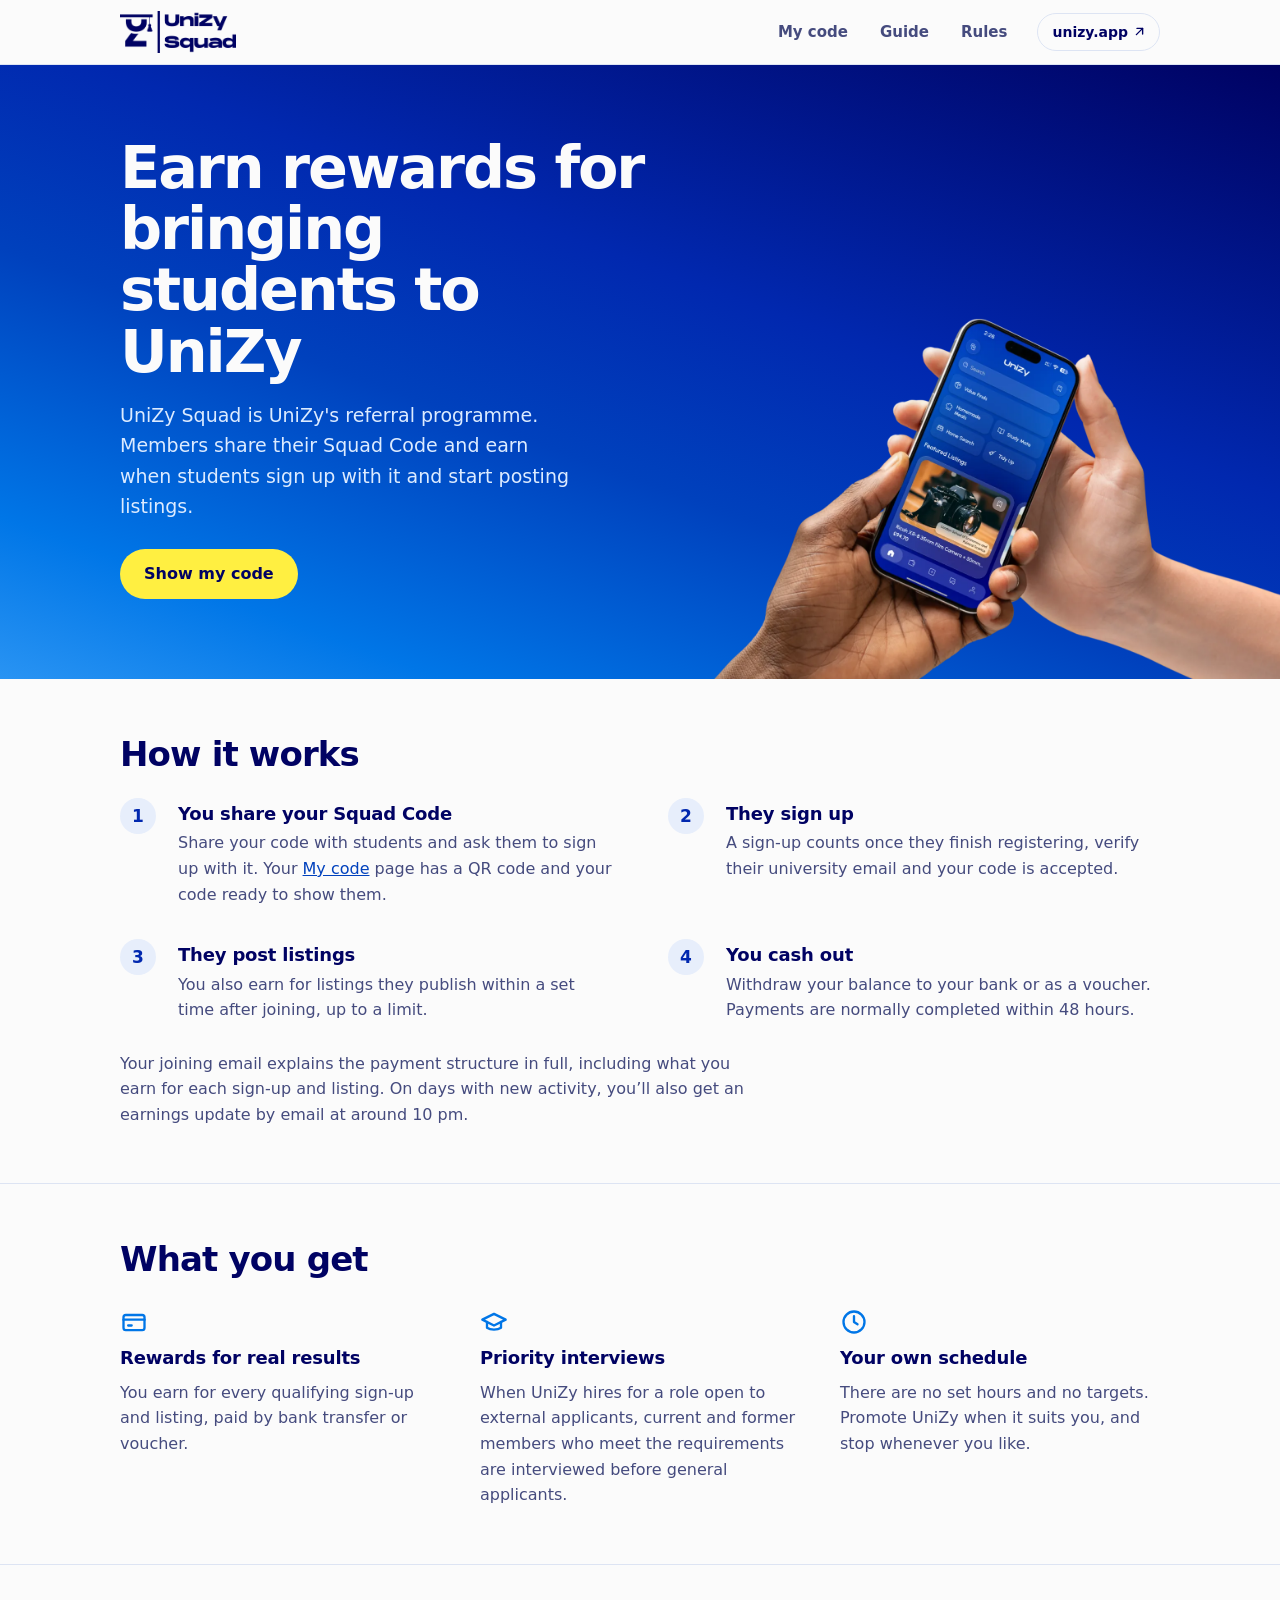
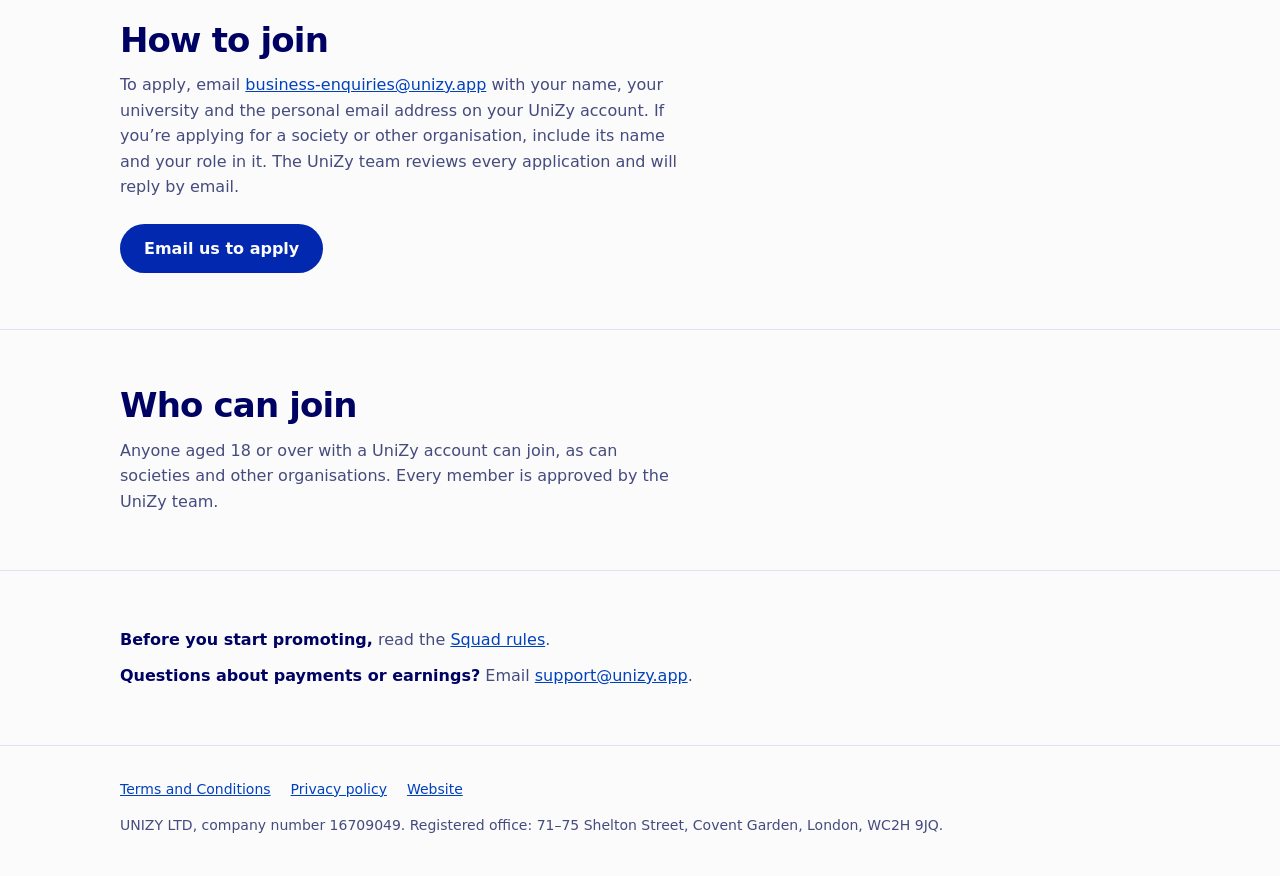
==== commit 1324b848: "Added "How to Join"" ====
--- a/index.html
+++ b/index.html
@@ -176,6 +176,14 @@
           </div>
         </section>
 
+        <section class="section join">
+          <div class="wrap">
+            <h2>How to join</h2>
+            <p>To apply, email <a class="nw" href="mailto:business-enquiries@unizy.app">business-enquiries@unizy.app</a> with your name, your university and the personal email address on your UniZy account. If you’re applying for a society or other organisation, include its name and your role in it. The UniZy team reviews every application and will reply by email.</p>
+            <a class="btn btn-main" href="mailto:business-enquiries@unizy.app?subject=UniZy%20Squad%20application&amp;body=Name%3A%0D%0AUniversity%3A%0D%0APersonal%20email%20address%20on%20my%20UniZy%20account%3A%0D%0A">Email us to apply</a>
+          </div>
+        </section>
+
         <section class="section who">
           <div class="wrap">
             <h2>Who can join</h2>
--- a/css/style.css
+++ b/css/style.css
@@ -355,8 +355,13 @@
 }
 .who p {
   margin: 12px 0 0;
-  max-width: 52ch;
-  font-size: 17px;
+  max-width: 56ch;
+  color: var(--muted);
+}
+.join p {
+  margin: 12px 0 24px;
+  max-width: 56ch;
+  color: var(--muted);
 }
 .support {
   margin: 0;
